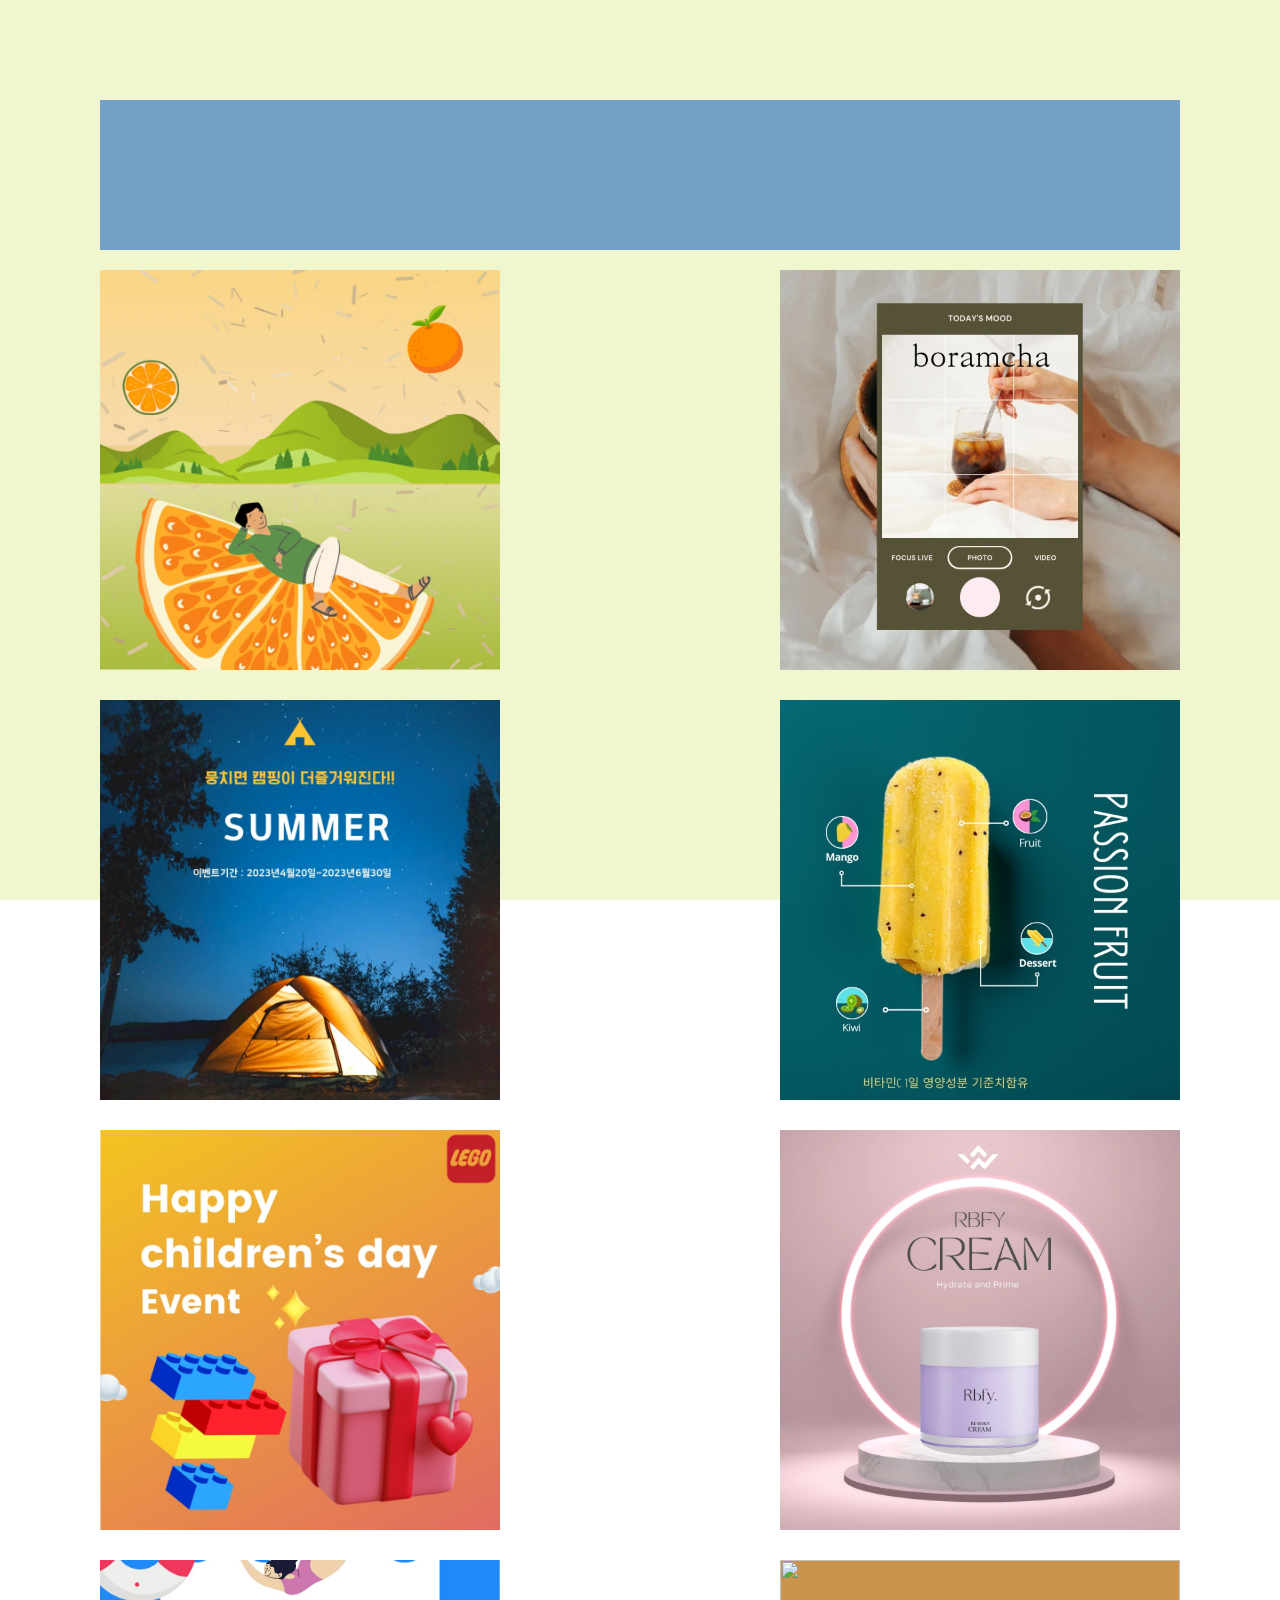
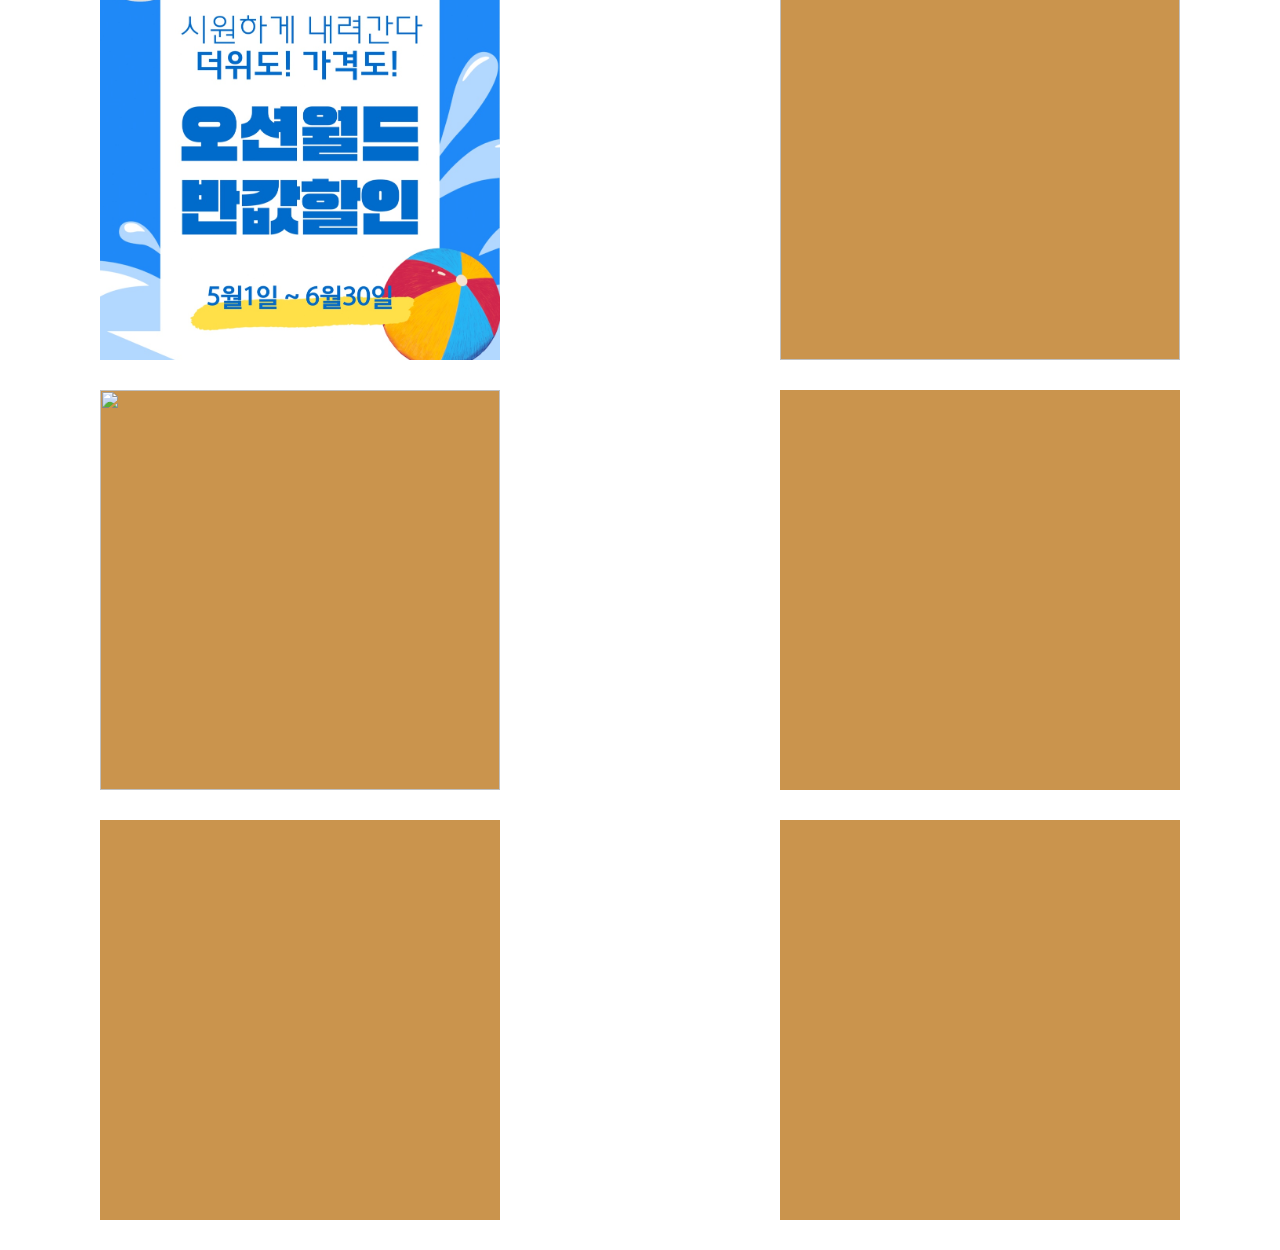
==== banner.html @ 3488caf6 "배너페이지 작업중" ====
<!DOCTYPE html>
<html lang="ko">
<head>
  <meta charset="UTF-8">
  <meta http-equiv="X-UA-Compatible" content="IE=edge">
  <meta name="viewport" content="width=device-width, initial-scale=1.0">
  <title>Banner-Design</title>
  <!-- css연결 -->
  <link rel="stylesheet" href="css/reset.css">
  <link rel="stylesheet" href="css/banner.css">
  <!-- jQuery -->
  <script src="https://code.jquery.com/jquery-3.6.0.min.js"></script>
  <script src="https://code.jquery.com/jquery-migrate-3.4.0.min.js"></script>
  <!-- script연결 -->
  <script src="js/banner.js" defer></script>
</head>
<body>
  <div class="wrap">
    <header></header>
    <div class="contents-wrap">
      <div class="box box1">
        <img src="images/banner-1.jpg" alt="">
      </div>
      <div class="box box2">
        <img src="images/banner-5.jpg" alt="">
      </div>
      <div class="box box3">
        <img src="images/banner-3.jpg" alt="">
      </div>
      <div class="box box4">
        <img src="images/banner-4.jpg" alt="">
      </div>
      <div class="box box5">
        <img src="images/banner-2.jpg" alt="">
      </div>
      <div class="box box6">
        <img src="images/banner-6.jpg" alt="">
      </div>
      <div class="box box7">
        <img src="images/banner-7.jpg" alt="">
      </div>
      <div class="box box8">
        <img src="images/banner-8.jpg" alt="">
      </div>
      <div class="box box9">
        <img src="images/banner-9.jpg" alt="">
      </div>
      <div class="box box10"></div>
      <div class="box box11"></div>
      <div class="box box12"></div>
    </div>
  </div>
</body>
</html>
---- css/banner.css ----
.wrap{
  width: 100%;
  height: 100%;
  padding: 100px;
  background-color: rgb(240, 247, 207);
}
header{
  width: 100%;
  height: 150px;
  background-color: rgb(115, 160, 199);
  margin-bottom: 20px;
}
.contents-wrap{
  width: 100%;
  display: flex;
  justify-content: space-between;
  flex-flow: wrap;
}

.contents-wrap .box{
  width: 400px;
  height: 400px;
  background-color: rgb(202, 148, 77);
  margin-bottom: 30px;
}

.contents-wrap .box1 img,
.contents-wrap .box2 img,
.contents-wrap .box3 img,
.contents-wrap .box4 img,
.contents-wrap .box5 img,
.contents-wrap .box6 img,
.contents-wrap .box7 img,
.contents-wrap .box8 img,
.contents-wrap .box9 img,
.contents-wrap .box10 img,
.contents-wrap .box11 img,
.contents-wrap .box12 img{
  width: 400px;
  height: 400px;
  object-fit: cover;
}
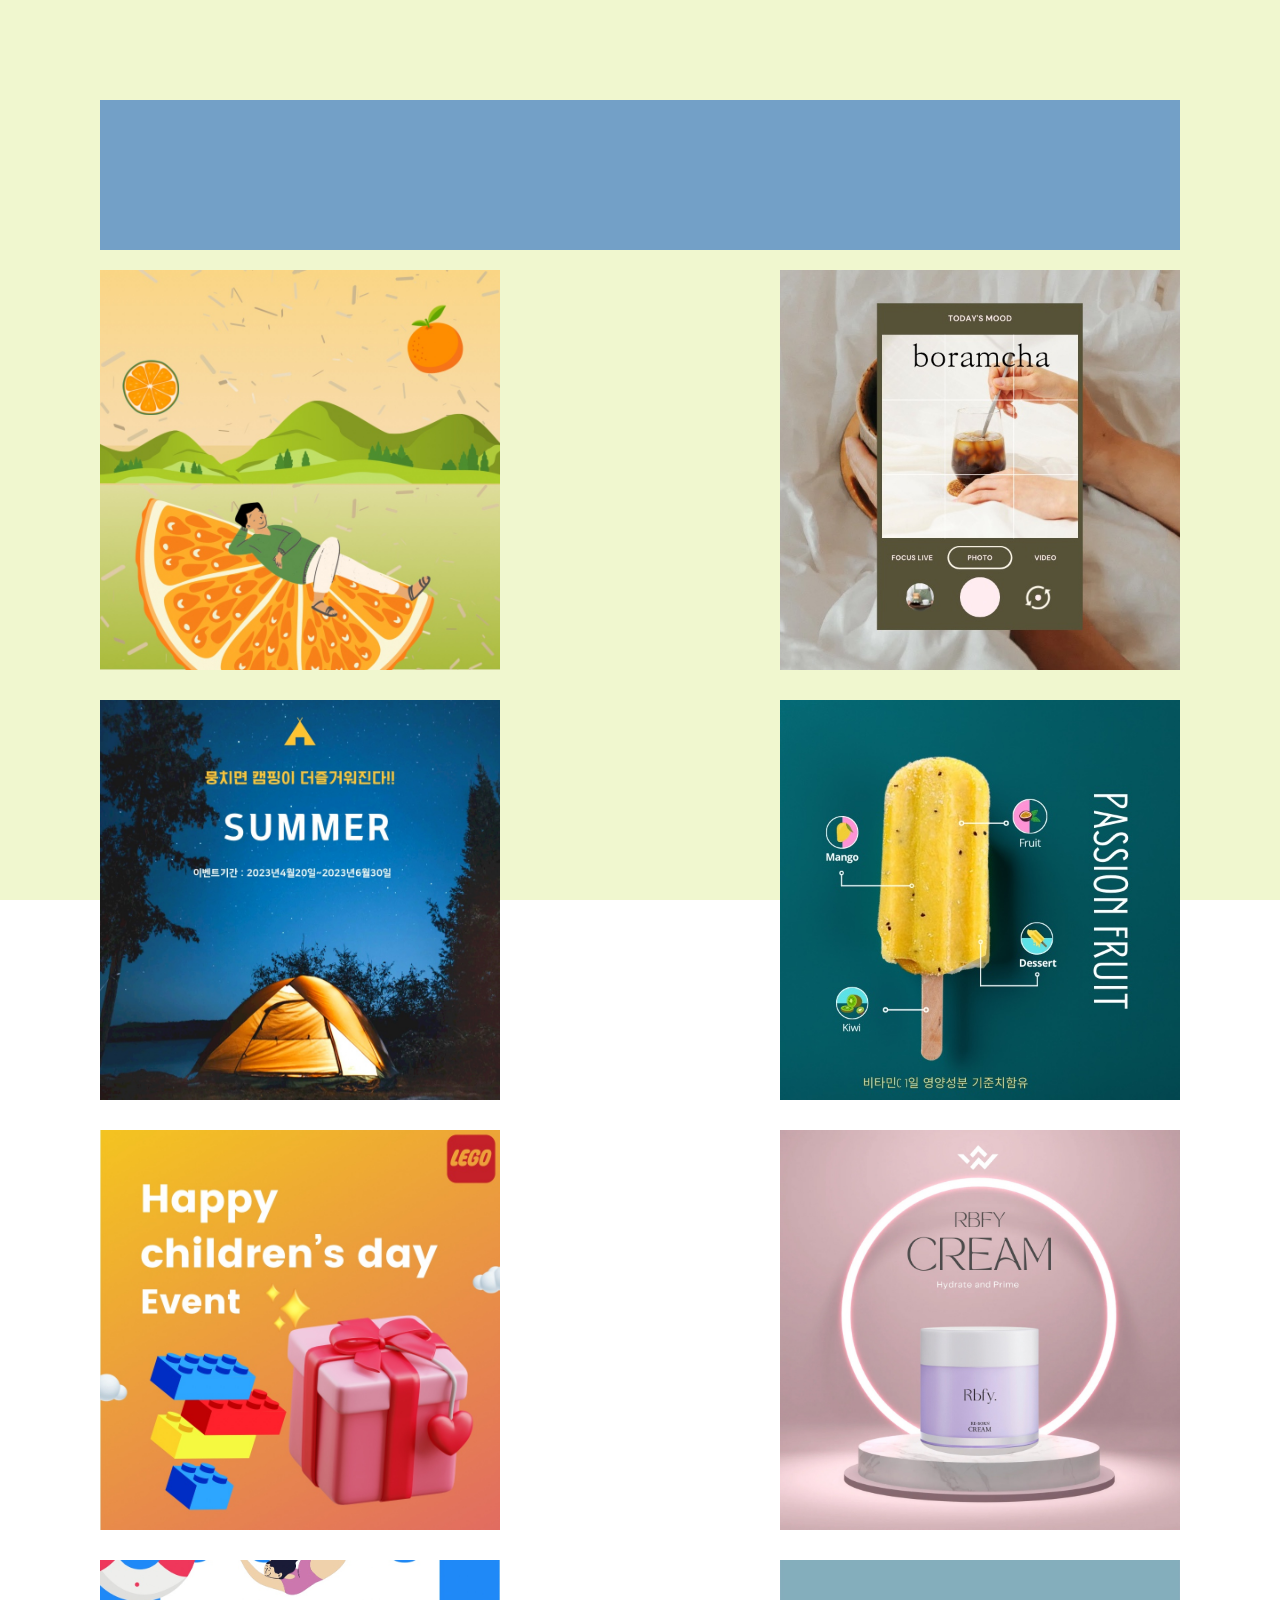
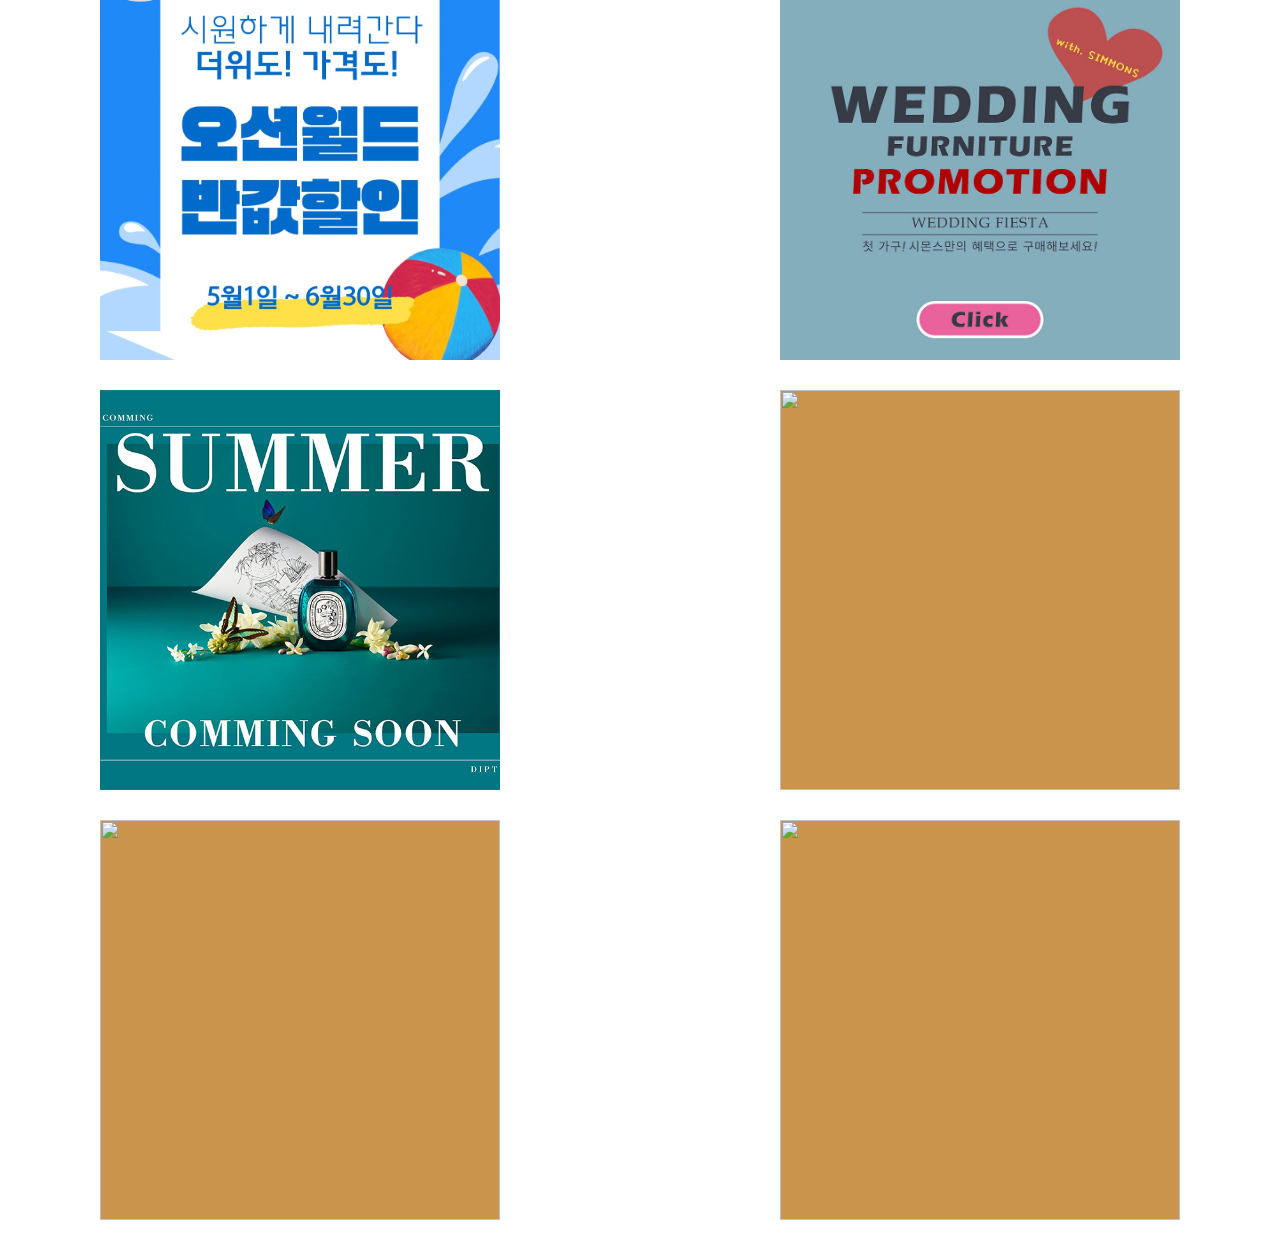
==== commit e5669d38: "배너폴더 작업중" ====
--- a/banner.html
+++ b/banner.html
@@ -11,43 +11,74 @@
   <!-- jQuery -->
   <script src="https://code.jquery.com/jquery-3.6.0.min.js"></script>
   <script src="https://code.jquery.com/jquery-migrate-3.4.0.min.js"></script>
+  <!--구글폰트 연결-->
+  <link rel="preconnect" href="https://fonts.googleapis.com">
+  <link rel="preconnect" href="https://fonts.gstatic.com" crossorigin>
+  <link href="https://fonts.googleapis.com/css2?family=Gamja+Flower&family=Noto+Sans+KR&display=swap" rel="stylesheet">
+  <!-- 폰트어썸 -->
+  <script src="https://kit.fontawesome.com/3882d493de.js" crossorigin="anonymous"></script>
   <!-- script연결 -->
   <script src="js/banner.js" defer></script>
 </head>
-<body>
+<body id="bg">
+  <!-- <div class="box-bg"></div> -->
   <div class="wrap">
     <header></header>
     <div class="contents-wrap">
+      <!-- box1 -->
       <div class="box box1">
-        <img src="images/banner-1.jpg" alt="">
+        <img id="big1" src="images/banner-1.jpg" alt="">
+        <div class="big-1">
+          <button onclick="btn()"><i class="fa-solid fa-xmark"></i></button>
+        </div>
       </div>
+      <!-- box2 -->
       <div class="box box2">
-        <img src="images/banner-5.jpg" alt="">
+        <img id="big2" src="images/banner-5.jpg" alt="">
+        <div class="big-2">
+          <button onclick="btn()"><i class="fa-solid fa-xmark"></i></button>
+        </div>
       </div>
+      <!-- box3 -->
       <div class="box box3">
-        <img src="images/banner-3.jpg" alt="">
+        <img id="big3" src="images/banner-3.jpg" alt="">
+        <div class="big-3">
+          <button onclick="btn()"><i class="fa-solid fa-xmark"></i></button>
+        </div>
       </div>
+      <!-- box4 -->
       <div class="box box4">
-        <img src="images/banner-4.jpg" alt="">
+        <img id="big4" src="images/banner-4.jpg" alt="">
       </div>
+      <!-- box5 -->
       <div class="box box5">
-        <img src="images/banner-2.jpg" alt="">
+        <img id="big5" src="images/banner-2.jpg" alt="">
       </div>
+      <!-- box6 -->
       <div class="box box6">
-        <img src="images/banner-6.jpg" alt="">
+        <img id="big6" src="images/banner-6.jpg" alt="">
       </div>
+      <!-- box7 -->
       <div class="box box7">
-        <img src="images/banner-7.jpg" alt="">
+        <img id="big7" src="images/banner-7.jpg" alt="">
       </div>
+      <!-- box8 -->
       <div class="box box8">
-        <img src="images/banner-8.jpg" alt="">
+        <img id="big8" src="images/banner-8.jpg" alt="">
       </div>
+      <!-- box9 -->
       <div class="box box9">
-        <img src="images/banner-9.jpg" alt="">
+        <img id="big9" src="images/banner-9.jpg" alt="">
       </div>
-      <div class="box box10"></div>
-      <div class="box box11"></div>
-      <div class="box box12"></div>
+      <div class="box box10">
+        <img id="big10" src="" alt="">
+      </div>
+      <div class="box box11">
+        <img id="big11" src="" alt="">
+      </div>
+      <div class="box box12">
+        <img id="big12" src="" alt="">
+      </div>
     </div>
   </div>
 </body>
--- a/css/banner.css
+++ b/css/banner.css
@@ -1,42 +1,113 @@
-.wrap{
+@import url("https://fonts.googleapis.com/css2?family=Gamja+Flower&family=Noto+Sans+KR&display=swap");
+
+.wrap {
   width: 100%;
   height: 100%;
   padding: 100px;
   background-color: rgb(240, 247, 207);
+  font-family: "Noto Sans KR", sans-serif;
 }
-header{
+header {
   width: 100%;
   height: 150px;
   background-color: rgb(115, 160, 199);
   margin-bottom: 20px;
 }
-.contents-wrap{
+.contents-wrap {
   width: 100%;
   display: flex;
   justify-content: space-between;
   flex-flow: wrap;
 }
 
-.contents-wrap .box{
+.contents-wrap .box {
   width: 400px;
   height: 400px;
   background-color: rgb(202, 148, 77);
   margin-bottom: 30px;
 }
 
-.contents-wrap .box1 img,
-.contents-wrap .box2 img,
-.contents-wrap .box3 img,
-.contents-wrap .box4 img,
-.contents-wrap .box5 img,
-.contents-wrap .box6 img,
-.contents-wrap .box7 img,
-.contents-wrap .box8 img,
-.contents-wrap .box9 img,
-.contents-wrap .box10 img,
-.contents-wrap .box11 img,
-.contents-wrap .box12 img{
+.contents-wrap .box1 > img,
+.contents-wrap .box2 > img,
+.contents-wrap .box3 > img,
+.contents-wrap .box4 > img,
+.contents-wrap .box5 > img,
+.contents-wrap .box6 > img,
+.contents-wrap .box7 > img,
+.contents-wrap .box8 > img,
+.contents-wrap .box9 > img,
+.contents-wrap .box10 > img,
+.contents-wrap .box11 > img,
+.contents-wrap .box12 > img {
   width: 400px;
   height: 400px;
   object-fit: cover;
-}+}
+
+.box-bg::after {
+  content: "";
+  position: fixed;
+  top: 0;
+  left: 0;
+  width: 100%;
+  height: 100%;
+  background-color: rgba(0, 0, 0, 0.6);
+}
+
+
+.contents-wrap .box1 .big-1,
+.contents-wrap .box2 .big-2,
+.contents-wrap .box3 .big-3
+{
+  position: absolute;
+  top: 50%;
+  left: 50%;
+  transform: translate(-50%, -50%);
+  width: 800px;
+  height: 800px;
+  object-fit: cover;
+  background-image: url(../images/banner-1.jpg);
+  background-size: cover;
+  background-position: center;
+  z-index: 100;
+  display: none;
+}
+.contents-wrap .box2 .big-2{
+  background-image: url(../images/banner-5.jpg);
+}
+.contents-wrap .box3 .big-3{
+  background-image: url(../images/banner-3.jpg);
+}
+
+.contents-wrap .box1 .big-1 button,
+.contents-wrap .box2 .big-2 button,
+.contents-wrap .box3 .big-3 button
+{
+  float: right;
+  width: 50px;
+  height: 50px;
+  margin-right: 50px;
+  margin-top: 20px;
+  border: 3px solid #fe8d02;
+  background-color: transparent;
+}
+.contents-wrap .box2 .big-2 button{
+  border: 3px solid #565237;
+}
+.contents-wrap .box3 .big-3 button{
+  border: 3px solid #1a1f26;
+}
+
+.contents-wrap .box1 .big-1 button i,
+.contents-wrap .box2 .big-2 button i,
+.contents-wrap .box3 .big-3 button i
+{
+  font-size: 30px;
+  color: #fe8d02;
+}
+.contents-wrap .box2 .big-2 button i{
+  color: #565237;
+}
+.contents-wrap .box3 .big-3 button i{
+  color: #1a1f26;
+}
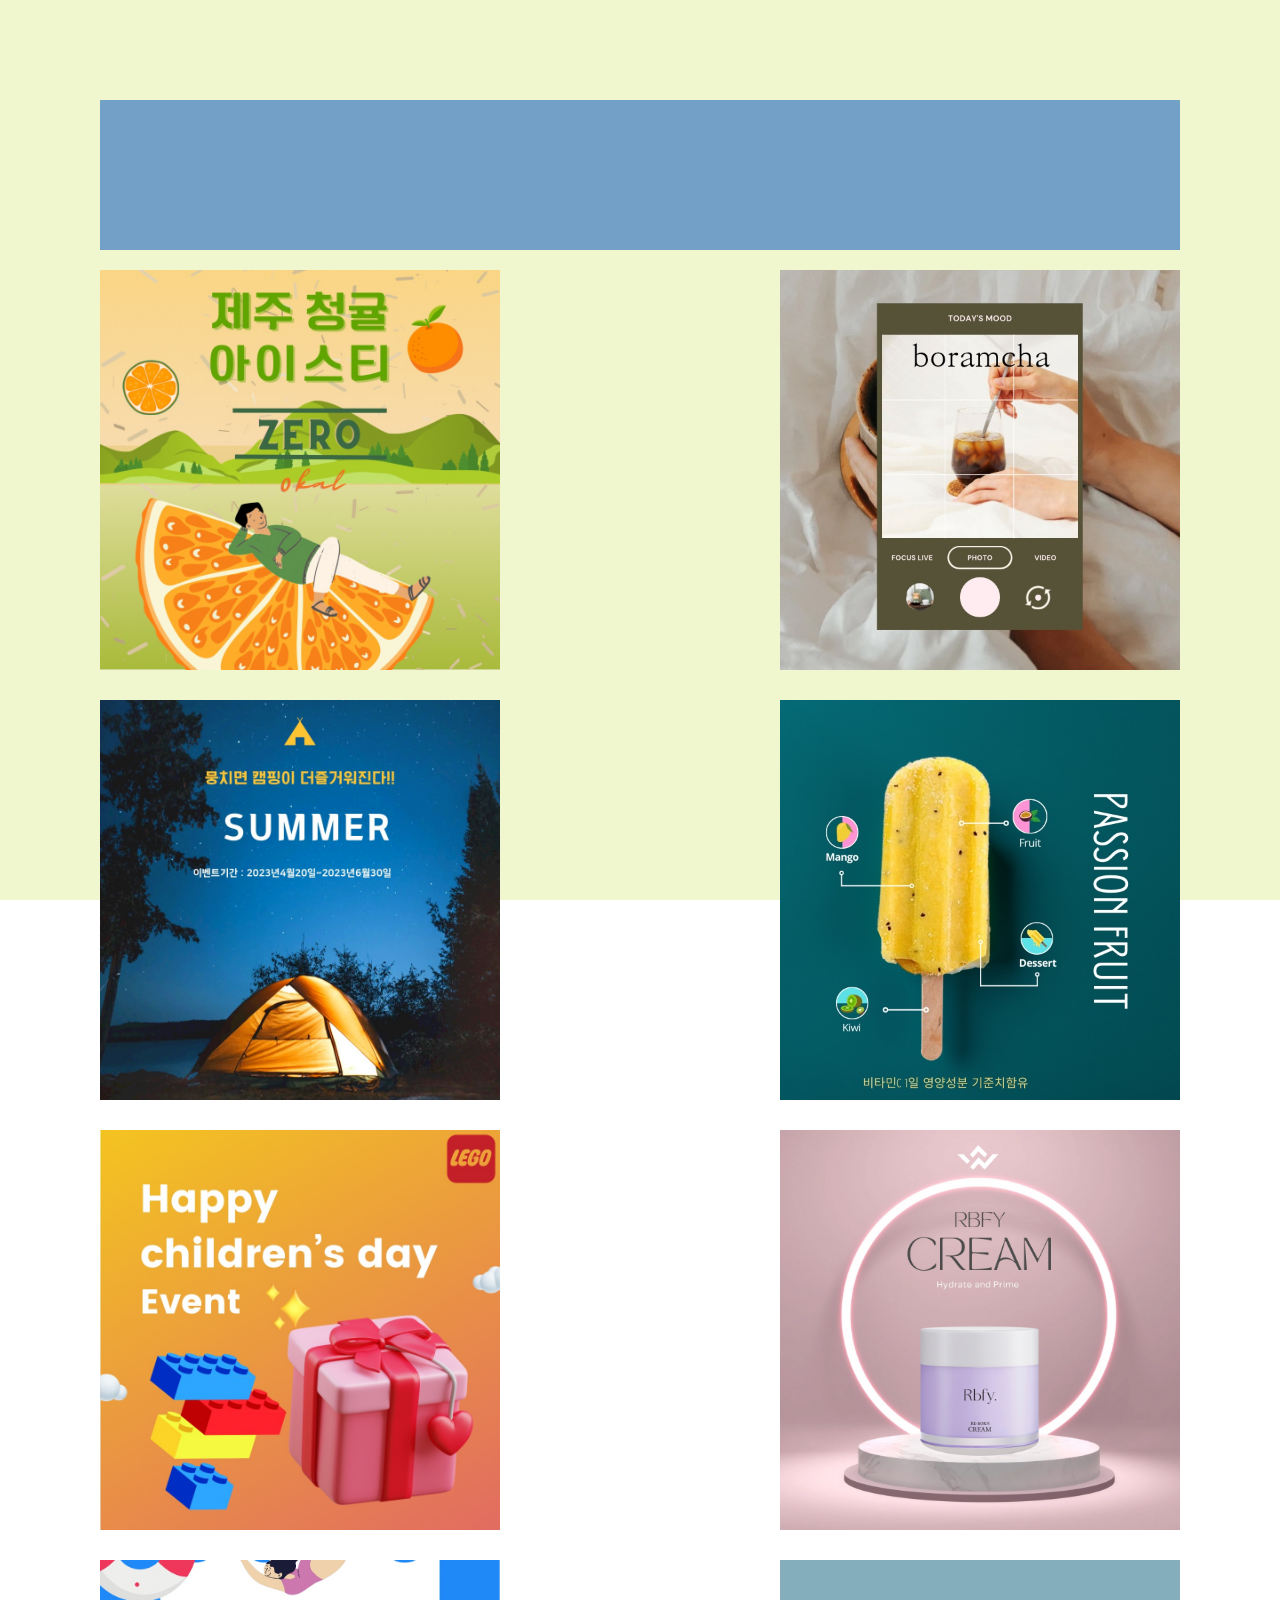
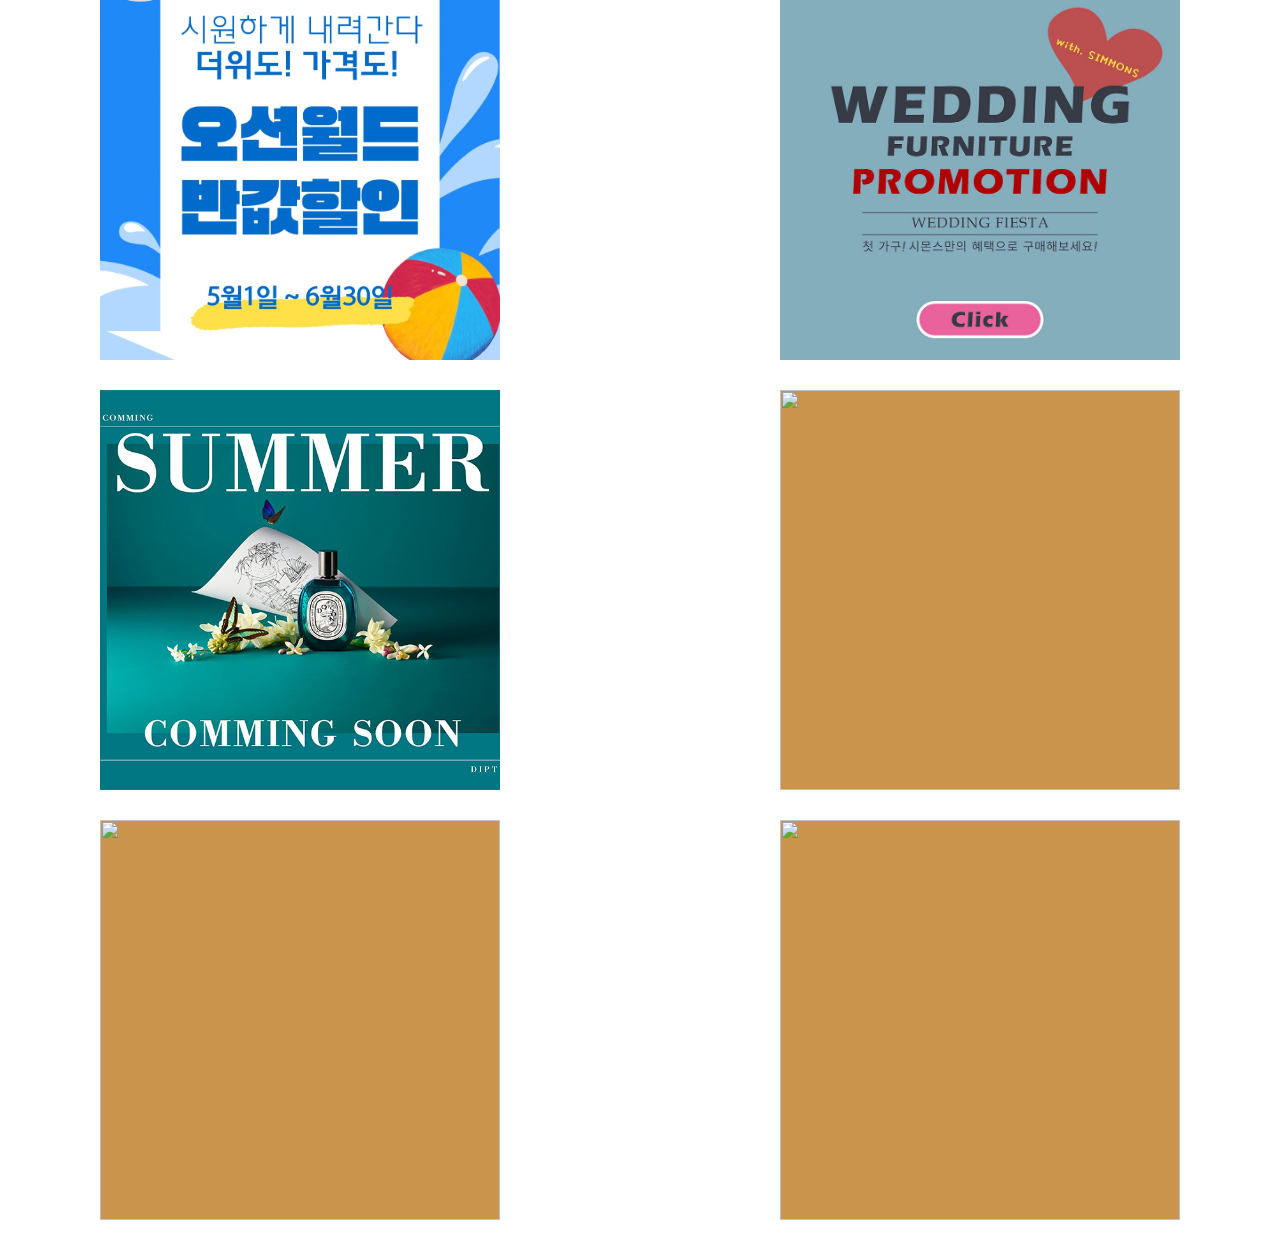
==== commit 8c60e4d3: "banner페이지 작업중" ====
--- a/banner.html
+++ b/banner.html
@@ -49,14 +49,23 @@
       <!-- box4 -->
       <div class="box box4">
         <img id="big4" src="images/banner-4.jpg" alt="">
+        <div class="big-4">
+          <button onclick="btn()"><i class="fa-solid fa-xmark"></i></button>
+        </div>
       </div>
       <!-- box5 -->
       <div class="box box5">
         <img id="big5" src="images/banner-2.jpg" alt="">
+        <div class="big-5">
+          <button onclick="btn()"><i class="fa-solid fa-xmark"></i></button>
+        </div>
       </div>
       <!-- box6 -->
       <div class="box box6">
         <img id="big6" src="images/banner-6.jpg" alt="">
+        <div class="big-6">
+          <button onclick="btn()"><i class="fa-solid fa-xmark"></i></button>
+        </div>
       </div>
       <!-- box7 -->
       <div class="box box7">
--- a/css/banner.css
+++ b/css/banner.css
@@ -54,10 +54,11 @@
   background-color: rgba(0, 0, 0, 0.6);
 }
 
-
+/*배너 1번째 row*/
 .contents-wrap .box1 .big-1,
 .contents-wrap .box2 .big-2,
-.contents-wrap .box3 .big-3
+.contents-wrap .box3 .big-3,
+.contents-wrap .box4 .big-4
 {
   position: absolute;
   top: 50%;
@@ -78,10 +79,35 @@
 .contents-wrap .box3 .big-3{
   background-image: url(../images/banner-3.jpg);
 }
+.contents-wrap .box4 .big-4{
+  background-image: url(../images/banner-4.jpg);
+}
+/*배너 2번째 row*/
+.contents-wrap .box5 .big-5,
+.contents-wrap .box6 .big-6{
+  position: absolute;
+  top: 60%;
+  left: 50%;
+  transform: translate(-50%);
+  width: 800px;
+  height: 800px;
+  object-fit: cover;
+  background-image: url(../images/banner-2.jpg);
+  background-size: cover;
+  background-position: center;
+  z-index: 100;
+  display: none;
+}
+.contents-wrap .box6 .big-6{
+  background-image: url(../images/banner-6.jpg);
+}
 
 .contents-wrap .box1 .big-1 button,
 .contents-wrap .box2 .big-2 button,
-.contents-wrap .box3 .big-3 button
+.contents-wrap .box3 .big-3 button,
+.contents-wrap .box4 .big-4 button,
+.contents-wrap .box5 .big-5 button,
+.contents-wrap .box6 .big-6 button
 {
   float: right;
   width: 50px;
@@ -97,10 +123,22 @@
 .contents-wrap .box3 .big-3 button{
   border: 3px solid #1a1f26;
 }
+.contents-wrap .box4 .big-4 button{
+  border: 3px solid #fff;
+}
+.contents-wrap .box5 .big-5 button{
+  border: 3px solid #000000;
+}
+.contents-wrap .box6 .big-6 button{
+  border: 3px solid #fff;
+}
 
 .contents-wrap .box1 .big-1 button i,
 .contents-wrap .box2 .big-2 button i,
-.contents-wrap .box3 .big-3 button i
+.contents-wrap .box3 .big-3 button i,
+.contents-wrap .box4 .big-4 button i,
+.contents-wrap .box5 .big-5 button i,
+.contents-wrap .box6 .big-6 button i
 {
   font-size: 30px;
   color: #fe8d02;
@@ -111,3 +149,12 @@
 .contents-wrap .box3 .big-3 button i{
   color: #1a1f26;
 }
+.contents-wrap .box4 .big-4 button i{
+  color: #fff;
+}
+.contents-wrap .box5 .big-5 button i{
+  color: #000;
+}
+.contents-wrap .box6 .big-6 button i{
+  color: #fff;
+}
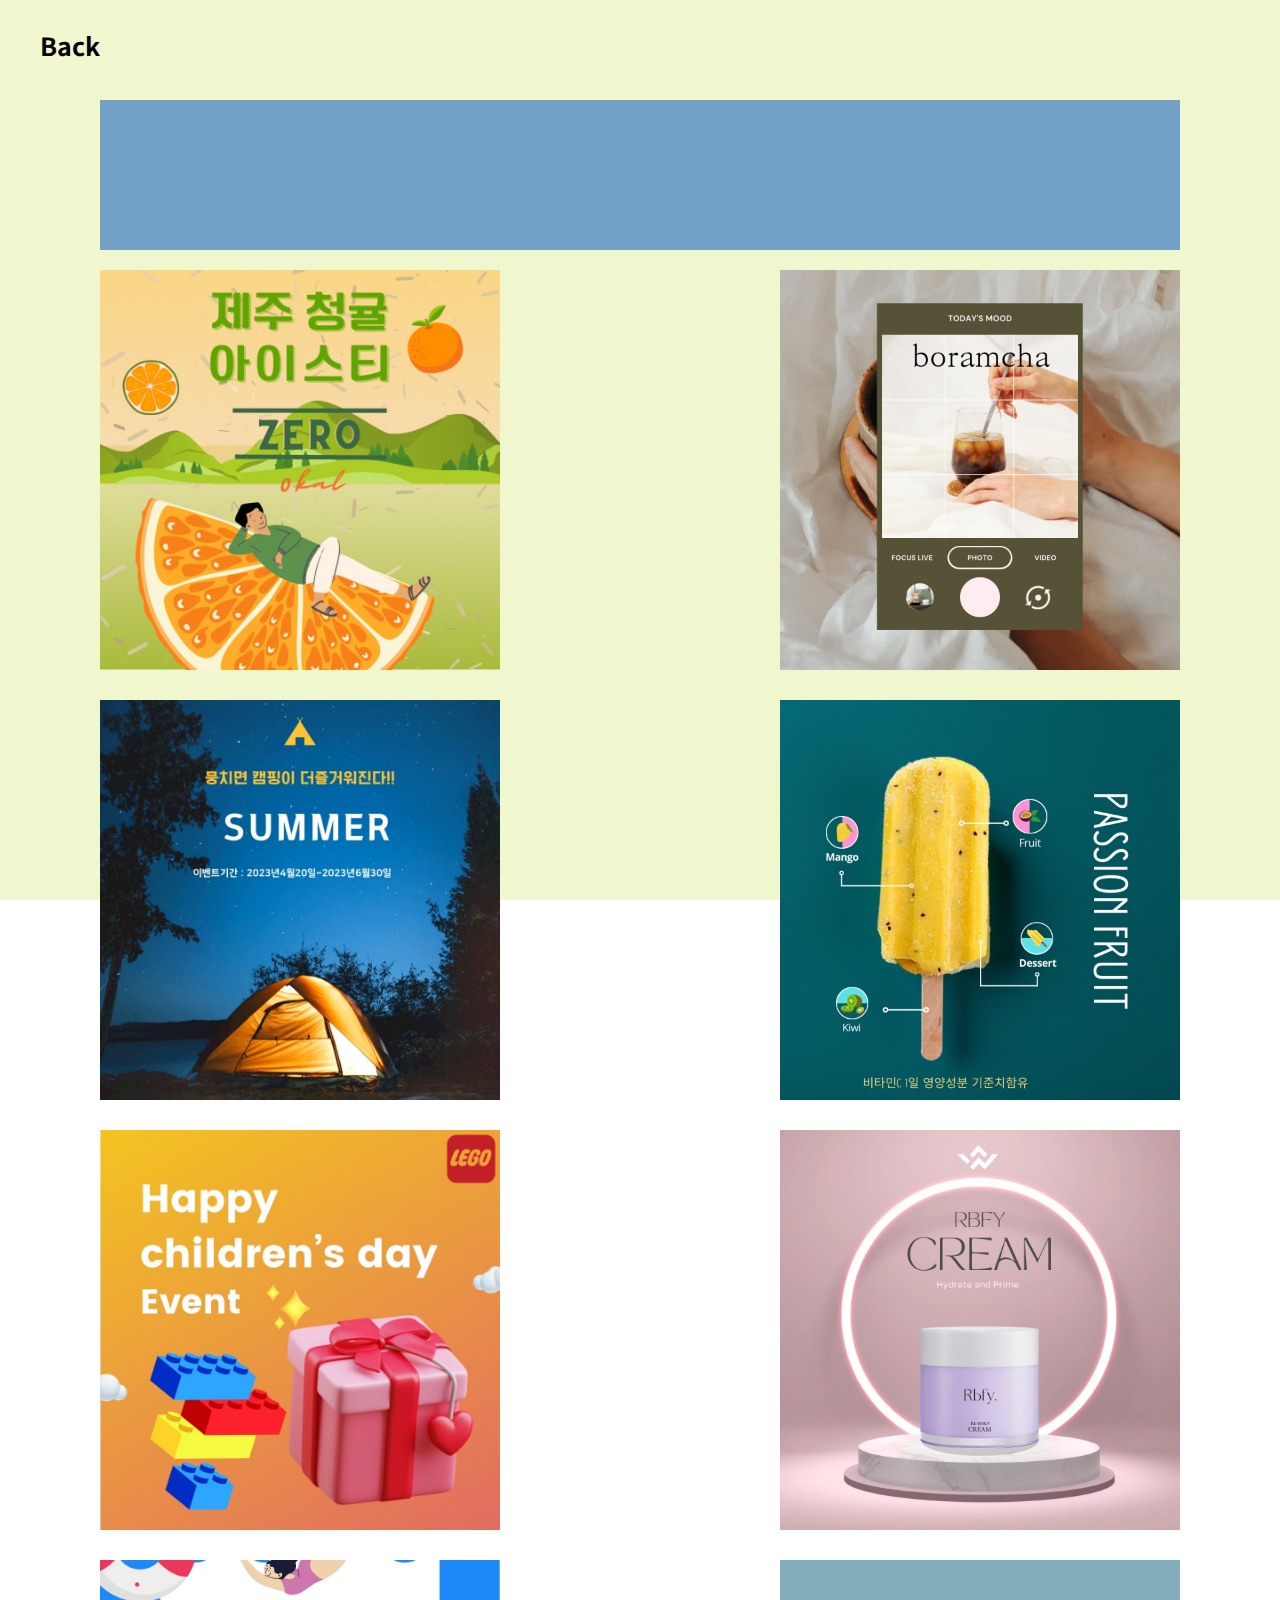
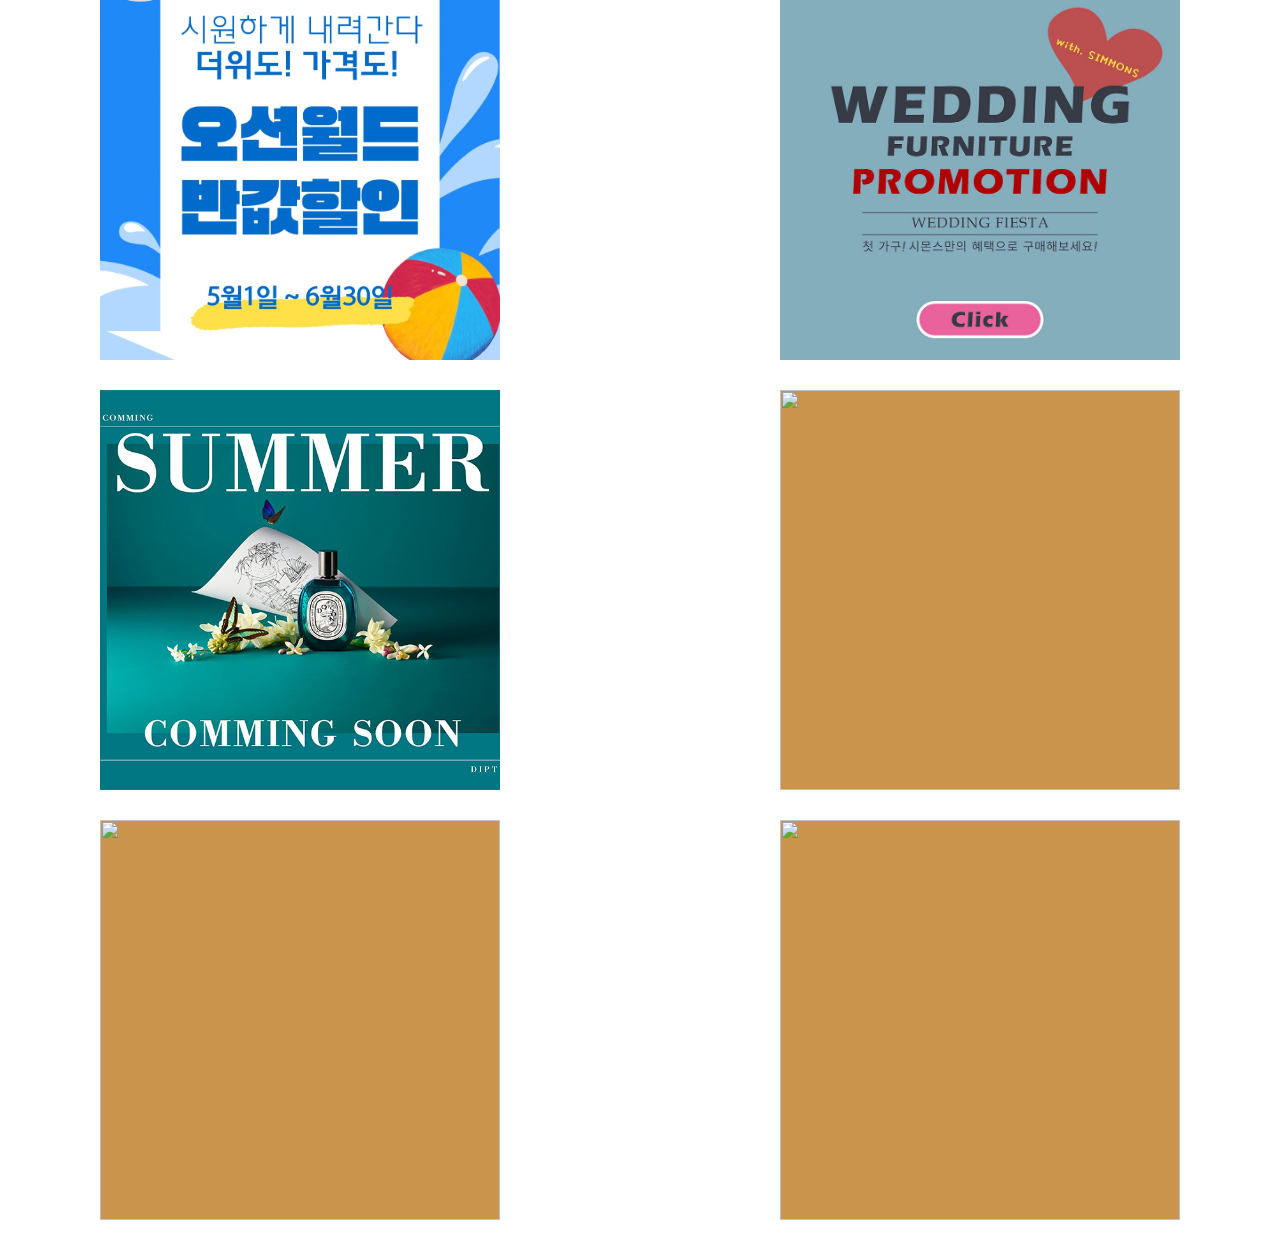
==== commit d5f50d59: "수정중" ====
--- a/banner.html
+++ b/banner.html
@@ -23,6 +23,7 @@
 <body id="bg">
   <!-- <div class="box-bg"></div> -->
   <div class="wrap">
+    <div class="back-page"><a href="main.html">Back</a></div>
     <header></header>
     <div class="contents-wrap">
       <!-- box1 -->
@@ -70,14 +71,23 @@
       <!-- box7 -->
       <div class="box box7">
         <img id="big7" src="images/banner-7.jpg" alt="">
+        <div class="big-7">
+          <button onclick="btn()"><i class="fa-solid fa-xmark"></i></button>
+        </div>
       </div>
       <!-- box8 -->
       <div class="box box8">
         <img id="big8" src="images/banner-8.jpg" alt="">
+        <div class="big-8">
+          <button onclick="btn()"><i class="fa-solid fa-xmark"></i></button>
+        </div>
       </div>
       <!-- box9 -->
       <div class="box box9">
         <img id="big9" src="images/banner-9.jpg" alt="">
+        <div class="big-9">
+          <button onclick="btn()"><i class="fa-solid fa-xmark"></i></button>
+        </div>
       </div>
       <div class="box box10">
         <img id="big10" src="" alt="">
--- a/css/banner.css
+++ b/css/banner.css
@@ -7,6 +7,25 @@
   background-color: rgb(240, 247, 207);
   font-family: "Noto Sans KR", sans-serif;
 }
+
+.back-page{
+  position: absolute;
+  top: 20px;
+  left: 20px;
+  width: 100px;
+  height: 50px;
+}
+.back-page a{
+  display: block;
+  width: 100px;
+  height: 50px;
+  font-size: 25px;
+  line-height: 50px;
+  text-align: center;
+  font-weight: bold;
+}
+
+
 header {
   width: 100%;
   height: 150px;
@@ -64,8 +83,8 @@
   top: 50%;
   left: 50%;
   transform: translate(-50%, -50%);
-  width: 800px;
-  height: 800px;
+  width: 700px;
+  height: 700px;
   object-fit: cover;
   background-image: url(../images/banner-1.jpg);
   background-size: cover;
@@ -84,13 +103,17 @@
 }
 /*배너 2번째 row*/
 .contents-wrap .box5 .big-5,
-.contents-wrap .box6 .big-6{
+.contents-wrap .box6 .big-6,
+.contents-wrap .box7 .big-7,
+.contents-wrap .box8 .big-8,
+.contents-wrap .box9 .big-9
+{
   position: absolute;
   top: 60%;
   left: 50%;
   transform: translate(-50%);
-  width: 800px;
-  height: 800px;
+  width: 700px;
+  height: 700px;
   object-fit: cover;
   background-image: url(../images/banner-2.jpg);
   background-size: cover;
@@ -101,13 +124,25 @@
 .contents-wrap .box6 .big-6{
   background-image: url(../images/banner-6.jpg);
 }
+.contents-wrap .box7 .big-7{
+  background-image: url(../images/banner-7.jpg);
+}
+.contents-wrap .box8 .big-8{
+  background-image: url(../images/banner-8.jpg);
+}
+.contents-wrap .box9 .big-9{
+  background-image: url(../images/banner-9.jpg);
+}
 
 .contents-wrap .box1 .big-1 button,
 .contents-wrap .box2 .big-2 button,
 .contents-wrap .box3 .big-3 button,
 .contents-wrap .box4 .big-4 button,
 .contents-wrap .box5 .big-5 button,
-.contents-wrap .box6 .big-6 button
+.contents-wrap .box6 .big-6 button,
+.contents-wrap .box7 .big-7 button,
+.contents-wrap .box8 .big-8 button,
+.contents-wrap .box9 .big-9 button
 {
   float: right;
   width: 50px;
@@ -132,13 +167,25 @@
 .contents-wrap .box6 .big-6 button{
   border: 3px solid #fff;
 }
+.contents-wrap .box7 .big-7 button{
+  border: 3px solid #B2D8FF;
+}
+.contents-wrap .box8 .big-8 button{
+  border: 3px solid #E9629C;
+}
+.contents-wrap .box9 .big-9 button{
+  border: 3px solid #fff;
+}
 
 .contents-wrap .box1 .big-1 button i,
 .contents-wrap .box2 .big-2 button i,
 .contents-wrap .box3 .big-3 button i,
 .contents-wrap .box4 .big-4 button i,
 .contents-wrap .box5 .big-5 button i,
-.contents-wrap .box6 .big-6 button i
+.contents-wrap .box6 .big-6 button i,
+.contents-wrap .box7 .big-7 button i,
+.contents-wrap .box8 .big-8 button i,
+.contents-wrap .box9 .big-9 button i
 {
   font-size: 30px;
   color: #fe8d02;
@@ -158,3 +205,12 @@
 .contents-wrap .box6 .big-6 button i{
   color: #fff;
 }
+.contents-wrap .box7 .big-7 button i{
+  color:#B2D8FF;
+}
+.contents-wrap .box8 .big-8 button i{
+  color:#E9629C;
+}
+.contents-wrap .box9 .big-9 button i{
+  color:#fff;
+}
